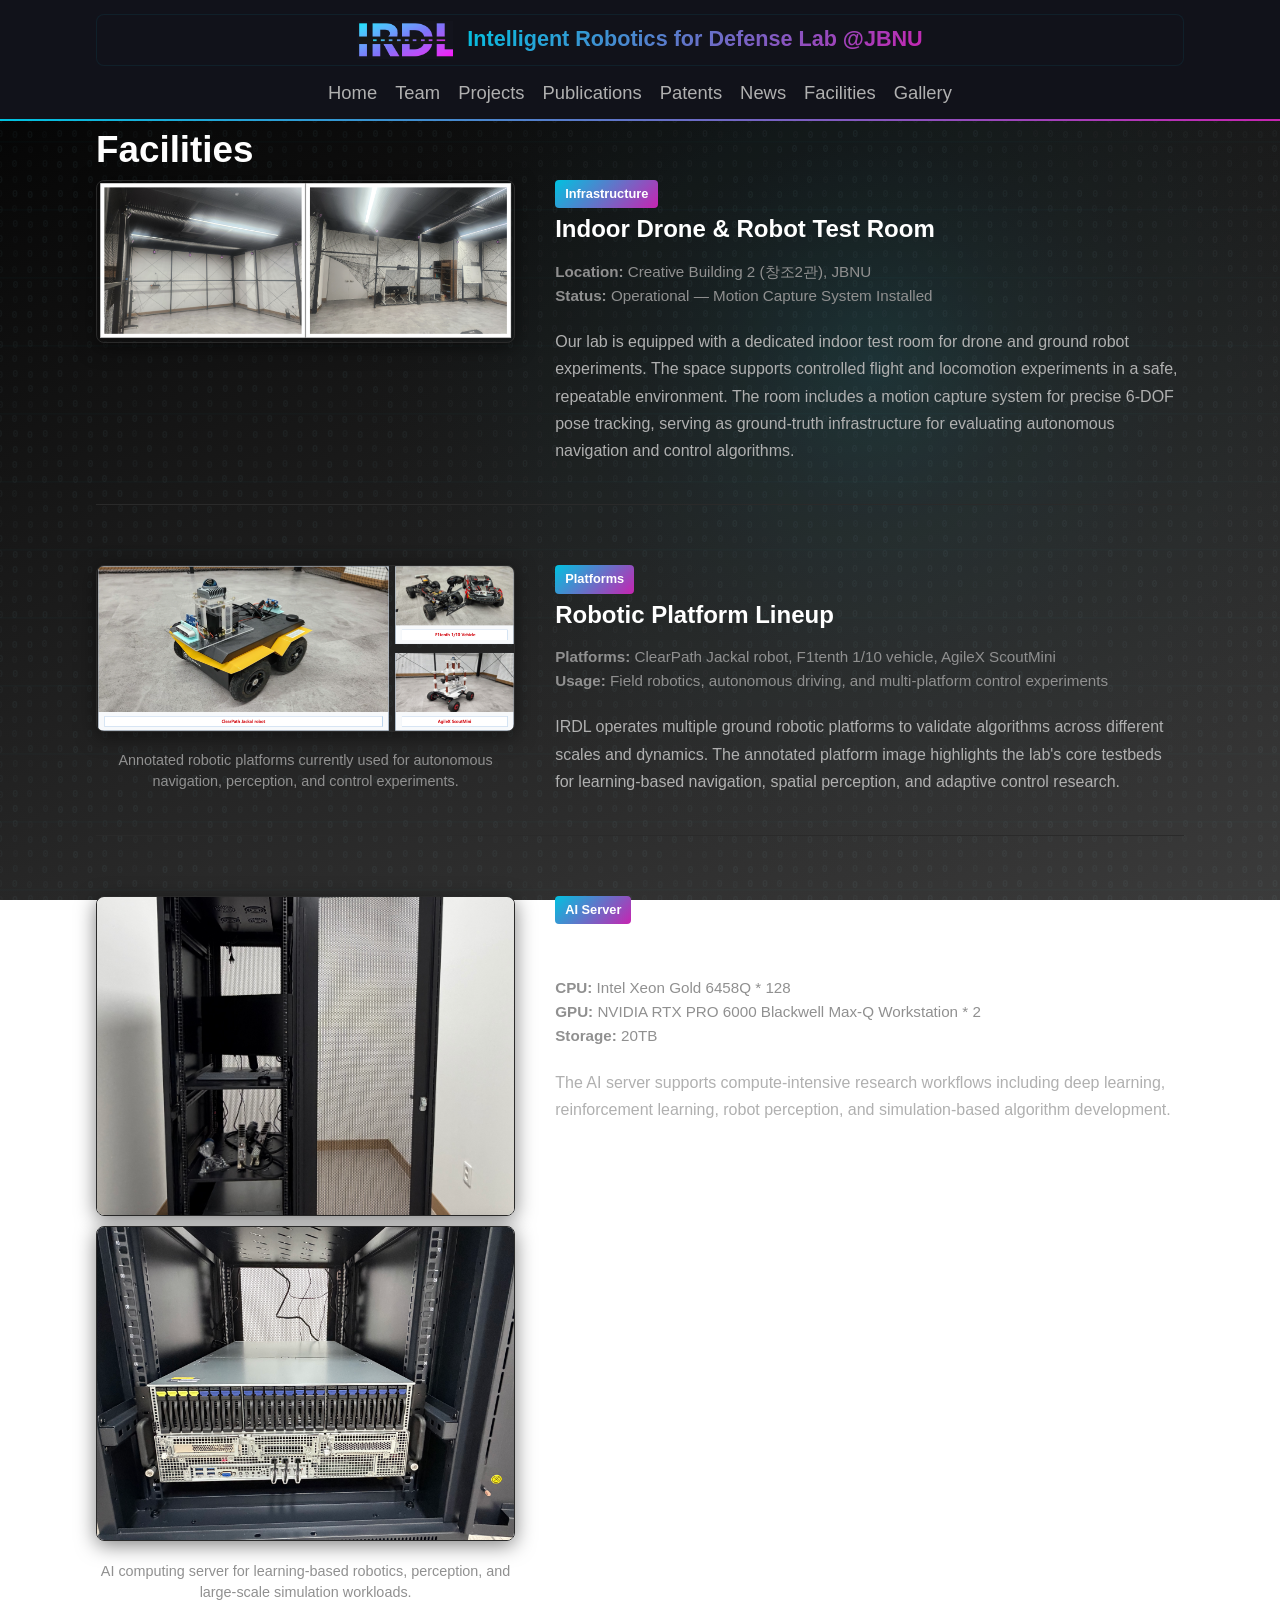
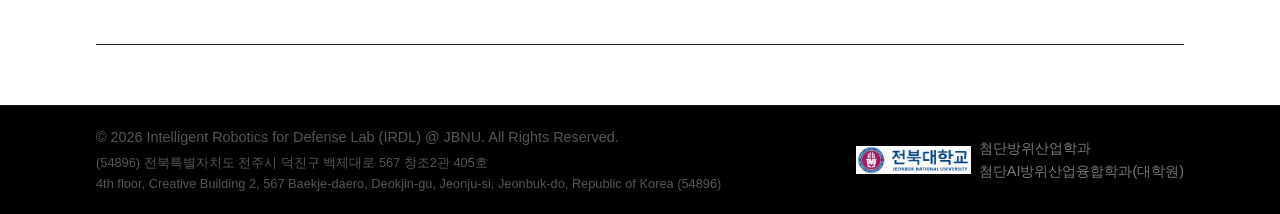
==== facilities.html @ b24b93e6 "." ====
<!DOCTYPE html>
<html lang="en">
<head>
    <meta charset="UTF-8">
    <meta name="viewport" content="width=device-width, initial-scale=1.0">
    <meta http-equiv="Content-Security-Policy" content="default-src 'self'; script-src 'self'; style-src 'self'; img-src 'self' data:; font-src 'self'; object-src 'none'; base-uri 'self'; form-action 'self'; upgrade-insecure-requests">
    <meta name="referrer" content="strict-origin-when-cross-origin">
    <title>Facilities - IRDL</title>
    <link rel="stylesheet" href="css/style.css?v=1">
</head>
<body>
    <header>
        <nav class="container">
            <a href="index.html" class="logo-area" title="Intelligent Robotics for Defense Lab @ JBNU" aria-label="Intelligent Robotics for Defense Lab at Jeonbuk National University">
                <img src="assets/images/main-logo.png" alt="IRDL Logo" class="logo-img">
                <span class="lab-name">Intelligent Robotics for Defense Lab @JBNU</span>
            </a>
            <ul class="nav-links">
                <li><a href="index.html">Home</a></li>
                <li><a href="team.html">Team</a></li>
                <li><a href="projects.html">Projects</a></li>
                <li><a href="publications.html">Publications</a></li>
                <li><a href="patents.html">Patents</a></li>
                <li><a href="news.html">News</a></li>
                <li><a href="facilities.html">Facilities</a></li>
                <li><a href="gallery.html">Gallery</a></li>
            </ul>
        </nav>
    </header>

    <main class="container lab-facilities">
        <h2 class="section-title">Facilities</h2>
        <div class="project-item">
            <div class="project-image">
                <img src="assets/images/infra/drone_test_room.png" alt="Drone & Robot Test Room">
            </div>
            <div class="project-info">
                <span class="project-tag">Infrastructure</span>
                <h3>Indoor Drone & Robot Test Room</h3>
                <p class="project-meta">
                    <strong>Location:</strong> Creative Building 2 (창조2관), JBNU<br>
                    <strong>Status:</strong> Operational — Motion Capture System Installed
                </p>
                <p class="project-desc">
                    Our lab is equipped with a dedicated indoor test room for drone and ground robot experiments.
                    The space supports controlled flight and locomotion experiments in a safe, repeatable environment.
                    The room includes a motion capture system for precise 6-DOF pose tracking,
                    serving as ground-truth infrastructure for evaluating autonomous navigation and control algorithms.
                </p>
            </div>
        </div>
        <div class="project-item">
            <figure class="project-image annotated-platforms">
                <img src="assets/images/infra/platforms.png" alt="Annotated robot platform lineup including ClearPath Jackal, F1tenth 1/10 vehicle, and AgileX ScoutMini">
                <figcaption>Annotated robotic platforms currently used for autonomous navigation, perception, and control experiments.</figcaption>
            </figure>
            <div class="project-info">
                <span class="project-tag">Platforms</span>
                <h3>Robotic Platform Lineup</h3>
                <p class="project-meta">
                    <strong>Platforms:</strong> ClearPath Jackal robot, F1tenth 1/10 vehicle, AgileX ScoutMini<br>
                    <strong>Usage:</strong> Field robotics, autonomous driving, and multi-platform control experiments
                </p>
                <p class="project-desc">
                    IRDL operates multiple ground robotic platforms to validate algorithms across different scales and dynamics.
                    The annotated platform image highlights the lab's core testbeds for learning-based navigation,
                    spatial perception, and adaptive control research.
                </p>
            </div>
        </div>
        <div class="project-item">
            <figure class="project-image ai-server-gallery">
                <img src="assets/images/infra/ai_server_1.jpeg" alt="IRDL AI computing server rack">
                <img src="assets/images/infra/ai_server_2.jpeg" alt="IRDL AI server system close-up">
                <figcaption>AI computing server for learning-based robotics, perception, and large-scale simulation workloads.</figcaption>
            </figure>
            <div class="project-info">
                <span class="project-tag">AI Server</span>
                <h3>AI Computing Server</h3>
                <p class="project-meta">
                    <strong>CPU:</strong> Intel Xeon Gold 6458Q * 128<br>
                    <strong>GPU:</strong> NVIDIA RTX PRO 6000 Blackwell Max-Q Workstation * 2<br>
                    <strong>Storage:</strong> 20TB
                </p>
                <p class="project-desc">
                    The AI server supports compute-intensive research workflows including deep learning,
                    reinforcement learning, robot perception, and simulation-based algorithm development.
                </p>
            </div>
        </div>
    </main>

    <footer class="footer">
        <div class="container footer-inner">
            <div class="footer-left">
                <p>&copy; 2026 Intelligent Robotics for Defense Lab (IRDL) @ JBNU. All Rights Reserved.</p>
                <p class="footer-address">
                    (54896) 전북특별자치도 전주시 덕진구 백제대로 567 창조2관 405호<br>
                    4th floor, Creative Building 2, 567 Baekje-daero, Deokjin-gu, Jeonju-si, Jeonbuk-do, Republic of Korea (54896)
                </p>
            </div>
            <div class="footer-right">
                <img src="assets/images/JBNU_main1.png" alt="JBNU Logo" class="footer-jbnu-logo">
                <div class="footer-links">
                    <a href="https://adti.jbnu.ac.kr/sites/adti/index.do" target="_blank" rel="noopener noreferrer">첨단방위산업학과</a>
                    <a href="https://adti.jbnu.ac.kr/sites/adti/index.do" target="_blank" rel="noopener noreferrer">첨단AI방위산업융합학과(대학원)</a>
                </div>
            </div>
        </div>
    </footer>

    <script src="js/main.js"></script>
</body>
</html>
---- css/style.css ----
/* ============================================================
   IRDL THEME - Dark Background + Cyan to Magenta Gradient
   Primary:   #00C2E0 (Cyan)
   Accent:    #C724B1 (Magenta)
   BG Dark:   #000000 → #3B3B3B gradient
   Card BG:   #1A1A1A
   ============================================================ */


/* 기본 초기화 */
* {
    margin: 0;
    padding: 0;
    box-sizing: border-box;
}

body {
    font-family: "Malgun Gothic", "Apple SD Gothic Neo", Arial, sans-serif;
    line-height: 1.6;
    color: #D0D0D0;
    background: linear-gradient(160deg, #000000 0%, #3B3B3B 100%);
    background-attachment: fixed;
    min-height: 100vh;
    position: relative;
    overflow-x: hidden;
}

body > * {
    position: relative;
    z-index: 1;
}

.digital-background {
    position: fixed;
    inset: 0;
    z-index: 0;
    width: 100%;
    height: 100%;
    pointer-events: none;
    opacity: 0.78;
    mix-blend-mode: screen;
}

.container {
    width: 85%;
    max-width: 1200px;
    margin: 0 auto;
}

/* 헤더 */
header {
    background: #11121A;
    border-bottom: 2px solid transparent;
    border-image: linear-gradient(90deg, #00C2E0, #C724B1) 1;
    padding: 0.85rem 0 0.75rem;
    position: sticky;
    top: 0;
    z-index: 100;
}

nav {
    display: flex;
    flex-direction: column;
    justify-content: center;
    align-items: center;
    gap: 12px;
}

.logo-area {
    display: flex;
    align-items: center;
    justify-content: center;
    text-decoration: none;
    gap: 14px;
    width: 100%;
    min-width: 0;
    padding: 6px 14px;
    border-radius: 8px;
    background: #11121A;
    border: 1px solid rgba(0, 194, 224, 0.08);
}

.logo-img {
    width: 96px;
    height: 38px;
    object-fit: cover;
    object-position: left center;
    border-radius: 0;
    background: #11121A;
    flex: 0 0 auto;
}

.lab-name {
    font-size: 1.35rem;
    font-weight: 700;
    letter-spacing: 0;
    background: linear-gradient(135deg, #00C2E0 0%, #C724B1 100%);
    -webkit-background-clip: text;
    -webkit-text-fill-color: transparent;
    background-clip: text;
    white-space: nowrap;
    overflow: hidden;
    text-overflow: ellipsis;
    max-width: 100%;
}

.home-page .logo-area {
    display: none;
}

.home-page .lab-name {
    display: none;
}

.nav-links {
    list-style: none;
    display: flex;
    justify-content: center;
    flex-wrap: wrap;
    gap: 18px;
}

.nav-links a {
    text-decoration: none;
    color: #B0B0B0;
    font-size: 1.15rem;
    font-weight: 500;
    transition: color 0.3s ease;
}

.nav-links a:hover {
    color: #00C2E0;
}

/* 히어로 섹션 */
.hero {
    background: linear-gradient(145deg, #000000 0%, #080D1A 100%);
    padding: 50px 0;
    text-align: center;
    color: #ffffff;
    margin-bottom: 30px;
    border-bottom: 1px solid #1A1A1A;
    position: relative;
    overflow: hidden;
    isolation: isolate;
}

.hero::after {
    content: "";
    position: absolute;
    inset: 0;
    z-index: 1;
    pointer-events: none;
    background:
        linear-gradient(180deg, rgba(0, 0, 0, 0.18), rgba(8, 13, 26, 0.72)),
        radial-gradient(ellipse at center, rgba(0, 0, 0, 0.08), rgba(0, 0, 0, 0.48));
}

.hero .container {
    position: relative;
    z-index: 2;
}

.ai-flow-background {
    position: absolute;
    inset: 0;
    z-index: 0;
    width: 100%;
    height: 100%;
    pointer-events: none;
    opacity: 0.92;
}

.hero h1 {
    font-size: 3.2rem;
    font-weight: 700;
    margin-bottom: 10px;
    background: linear-gradient(135deg, #00C2E0 0%, #C724B1 100%);
    -webkit-background-clip: text;
    -webkit-text-fill-color: transparent;
    background-clip: text;
}

.univ-tag {
    font-size: 1.2rem;
    font-weight: 400;
    color: #888;
    letter-spacing: 1px;
}

.description-container {
    margin: 0 auto;
    padding: 35px 25px 0;
    border-top: 1px solid rgba(0, 194, 224, 0.25);
}

.hero-description {
    font-size: 1.4rem;
    line-height: 1.9;
    color: #AABBC8;
    font-weight: 300;
    text-align: left;
    text-align-last: left;
    word-break: keep-all;
}

.hero-description strong {
    color: #00E0FF;
    font-weight: 500;
}

.hero-description strong:hover {
    color: #ffffff;
}

/* 뉴스 섹션 */
.news {
    padding: 50px 0;
}

.news h2 {
    border-bottom: 2px solid #00C2E0;
    display: inline-block;
    margin-bottom: 20px;
    color: #ffffff;
}

.news ul {
    list-style: none;
}

.news li {
    font-size: 1.2rem;
    margin-bottom: 10px;
    padding-bottom: 10px;
    border-bottom: 1px dashed #333;
    color: #C0C0C0;
}

/* 연구 요약 */
.research-summary p {
    margin-bottom: 30px;
    font-size: 1.2rem;
    line-height: 1.6;
    color: #B0B0B0;
    font-weight: 400;
    word-break: keep-all;
}

.research-pillars h2 {
    border-bottom: 2px solid #00C2E0;
    display: inline-block;
    margin-bottom: 20px;
    color: #ffffff;
}

.research-pillars {
    padding: 0px 0;
    margin-bottom: -20px;
}

.research-summary strong {
    color: #00C2E0;
    font-weight: 700;
}

/* Pillar Cards */
.pillar-grid {
    display: grid;
    grid-template-columns: repeat(auto-fill, minmax(300px, 1fr));
    gap: 30px;
}

.pillar-card {
    text-align: left;
    background: #1A1A1A;
    padding: 40px 30px;
    border-radius: 12px;
    border: 1px solid #2A2A2A;
    box-shadow: 0 4px 20px rgba(0,0,0,0.4);
    transition: transform 0.3s ease, border-color 0.3s ease;
}

.pillar-card:hover {
    transform: translateY(-10px);
    border-color: #00C2E0;
    box-shadow: 0 8px 30px rgba(0, 194, 224, 0.15);
}

.pillar-card h3 {
    font-size: 1.5rem;
    margin-bottom: 20px;
    border-bottom: 2px solid #2A2A2A;
    padding-bottom: 10px;
    background: linear-gradient(135deg, #00C2E0 0%, #C724B1 100%);
    -webkit-background-clip: text;
    -webkit-text-fill-color: transparent;
    background-clip: text;
}

.sub-pillar {
    margin-bottom: 20px;
}

.ai-security-card {
    text-align: left;
}

.pillar-image {
    width: 100%;
    height: 250px;
    overflow: hidden;
    border-bottom: 1px solid #2A2A2A;
    display: flex;
    align-items: center;
    justify-content: center;
    background-color: #141414;
}

.pillar-image img {
    width: 100%;
    height: 100%;
    object-fit: contain;
}

.video-pair {
    gap: 4px;
}

.video-pair video {
    width: 50%;
    height: 100%;
    object-fit: cover;
}

/* Full-width research cards */
.pillar-card-wide {
    margin-top: 30px;
}

.pillar-card-wide h3 {
    margin-bottom: 20px;
    padding-bottom: 10px;
    border-bottom: 2px solid #2A2A2A;
}

.pillar-wide-inner {
    display: flex;
    gap: 40px;
    align-items: flex-start;
}

.pillar-wide-image {
    flex: 0 0 420px;
}

.pillar-wide-image img {
    width: 100%;
    height: 100%;
    max-height: 460px;
    object-fit: cover;
    border-radius: 8px;
    background: #111;
}

.video-stack {
    display: flex;
    flex-direction: column;
    gap: 8px;
    flex: 0 0 360px;
    width: 360px;
    max-width: 360px;
    overflow: hidden;
}

.video-stack video {
    display: block;
    width: 360px;
    height: 200px;
    object-fit: cover;
    border-radius: 8px;
    background: #111;
    flex-shrink: 0;
}

.pillar-wide-content {
    flex: 1;
}

@media (max-width: 768px) {
    .pillar-wide-inner {
        flex-direction: column;
    }
    .pillar-wide-image,
    .video-stack {
        flex: none;
        width: 100%;
    }
}

.sub-pillar h4 {
    color: #00C2E0;
    font-size: 1.2rem;
    margin: 15px 0 8px 0;
    border-left: 3px solid #00C2E0;
    padding-left: 10px;
}

.detail-list {
    list-style: none;
    padding-left: 15px;
}

.detail-list li {
    font-size: 1.2rem;
    color: #A0A0A0;
    position: relative;
    margin-bottom: 5px;
}

.detail-list li::before {
    content: "•";
    color: #00C2E0;
    font-weight: bold;
    display: inline-block;
    width: 1em;
    margin-left: -1em;
}

/* News List */
.news-list {
    list-style: none;
    padding: 0;
}

.news-list li {
    padding: 12px 0;
    border-bottom: 1px solid #2A2A2A;
    color: #C0C0C0;
}

.news-list li a {
    color: #00C2E0;
    text-decoration: none;
}

.news-list li a:hover {
    color: #C724B1;
    text-decoration: underline;
}

.news-list .date {
    font-weight: 700;
    color: #00C2E0;
    margin-right: 15px;
}

/* ============================================================
   TEAM PAGE STYLES
   ============================================================ */

.section-title {
    font-size: 2.3em;
    font-weight: bold;
    color: #FFFFFF;
}

.pi-card {
    background: #1A1A1A;
    padding: 40px;
    border: 1px solid #2A2A2A;
    border-radius: 12px;
    margin-top: 20px;
    box-shadow: 0 4px 20px rgba(0,0,0,0.4);
}

.pi-header {
    display: flex;
    gap: 40px;
    align-items: flex-start;
    padding-bottom: 30px;
    margin-bottom: 0px;
}

.pi-details {
    display: flex;
    gap: 40px;
    flex-wrap: wrap;
    margin-top: 20px;
    padding-top: 20px;
    border-top: 1px solid #2A2A2A;
}

.pi-details .detail-column {
    flex: 1;
    min-width: 280px;
}

.pi-details h4 {
    color: #00C2E0;
    margin-bottom: 15px;
    font-size: 1.2rem;
    border-left: 4px solid #00C2E0;
    padding-left: 10px;
}

.pi-image img {
    width: 300px;
    height: auto;
    border-radius: 8px;
    box-shadow: 0 4px 15px rgba(0,0,0,0.5);
}

.pi-info {
    flex: 1;
}

.pi-info h3 {
    font-size: 1.8rem;
    color: #FFFFFF;
    margin-bottom: 5px;
}

.pi-info h4 {
    color: #00C2E0;
    margin-bottom: 15px;
    font-size: 1.2rem;
    border-left: 4px solid #00C2E0;
    padding-left: 10px;
}

.pi-title {
    font-size: 1.3em;
    font-weight: bold;
    color: #E0E0E0;
}

.pi-dept {
    color: #A0A0A0;
    font-weight: 500;
    margin-bottom: 6px;
}

.pi-email {
    color: #D0D0D0;
    font-weight: bold;
}

.pi-phone {
    color: #D0D0D0;
    font-weight: bold;
    margin-bottom: 15px;
}

.education-list {
    list-style: none;
    padding-left: 0;
}

.education-list li {
    position: relative;
    padding-left: 15px;
    margin-bottom: 10px;
    font-size: 1rem;
    color: #B0B0B0;
}

.education-list li strong {
    color: #E0E0E0;
}

.education-list li::before {
    content: "•";
    position: absolute;
    left: 0;
    color: #00C2E0;
}

.service-society {
    font-size: 0.85rem;
    color: #00C2E0;
    font-weight: 600;
    margin: 10px 0 6px;
    letter-spacing: 0.02em;
}

.divider {
    margin: 50px 0;
    border: 0;
    border-top: 1px solid #2A2A2A;
}

/* Join Us */
.join-us {
    text-align: center;
}

.join-box {
    background: #1A1A1A;
    padding: 20px 20px;
    border-radius: 15px;
    border: 1px dashed #00C2E0;
    margin: 0 auto;
    margin-bottom: 25px;
}

.join-box h2 {
    margin-bottom: 20px;
    color: #00C2E0;
    border-bottom: none;
}

.join-text {
    font-size: 1.2rem;
    color: #B0B0B0;
    margin-bottom: 15px;
    word-break: keep-all;
}

.contact-info {
    font-size: 1.1rem;
    color: #909090;
}

.email-link {
    color: #00C2E0;
    font-weight: 700;
    text-decoration: underline;
    transition: color 0.3s;
}

.email-link:hover {
    color: #C724B1;
}

/* ============================================================
   STUDENTS SECTION
   ============================================================ */

.degree-title {
    font-size: 1.4rem;
    color: #00C2E0;
    border-left: 4px solid #00C2E0;
    padding-left: 12px;
    margin: 40px 0 20px 0;
    font-weight: 700;
}

.student-grid {
    display: grid;
    grid-template-columns: repeat(auto-fill, minmax(200px, 1fr));
    gap: 20px;
    margin-bottom: 20px;
}

.student-item {
    text-align: center;
    background: #1A1A1A;
    padding: 20px;
    border-radius: 10px;
    border: 1px solid #2A2A2A;
    transition: transform 0.3s ease, border-color 0.3s ease;
}

.student-item:hover {
    transform: translateY(-5px);
    border-color: #00C2E0;
}

.student-item img {
    width: 150px;
    height: 150px;
    border-radius: 50%;
    object-fit: cover;
    border: 3px solid #00C2E0;
    margin-bottom: 15px;
}

.student-avatar-placeholder {
    width: 150px;
    height: 150px;
    border-radius: 50%;
    border: 3px solid #00C2E0;
    margin: 0 auto 15px;
    background: #1E3A4A;
    display: flex;
    align-items: center;
    justify-content: center;
    font-size: 2rem;
    font-weight: 700;
    color: #00C2E0;
    letter-spacing: 2px;
}

.student-info .name {
    font-size: 1.1rem;
    font-weight: 700;
    color: #E0E0E0;
    margin-bottom: 5px;
}

.interest {
    font-size: 0.85rem;
    color: #909090;
    margin-bottom: 3px;
    word-break: keep-all;
}

.email {
    font-size: 0.8rem;
    color: #00C2E0;
    text-decoration: none;
}

.professor-title {
    font-size: 2rem;
    margin-top: 20px;
    color: #FFFFFF;
}

/* ============================================================
   PUBLICATIONS SECTION
   ============================================================ */

.pub-list {
    margin-bottom: 40px;
}

.pub-item {
    padding: 20px 0;
    border-bottom: 1px solid #2A2A2A;
    transition: background 0.2s;
}

.pub-item:hover {
    background-color: #1E1E1E;
}

.pub-title {
    font-size: 1.15rem;
    font-weight: 700;
    color: #FFFFFF;
    margin-bottom: 5px;
}

.pub-authors {
    font-size: 1rem;
    color: #A0A0A0;
}

.pub-authors strong {
    color: #00C2E0;
    border-bottom: 2px solid #00C2E0;
}

.pub-venue {
    font-style: italic;
    color: #787878;
    margin-top: 5px;
}

.pub-if {
    font-style: normal;
    font-weight: 700;
    color: #C724B1;
}

.pub-btn {
    display: inline-block;
    margin-top: 10px;
    padding: 5px 12px;
    background: linear-gradient(135deg, #00C2E0, #C724B1);
    color: #fff;
    text-decoration: none;
    font-size: 0.85rem;
    border-radius: 4px;
}

.pub-btn:hover {
    opacity: 0.85;
}

.pub-desc {
    margin-top: 8px;
    font-size: 0.9rem;
    color: #888;
    line-height: 1.5;
}

.scholar-link {
    margin: 20px 0 30px 0;
    padding: 15px;
    background-color: #1A1A1A;
    border-radius: 8px;
    font-size: 1rem;
    color: #B0B0B0;
}

.scholar-link a {
    color: #00C2E0;
    font-weight: 700;
    text-decoration: underline;
}

/* ============================================================
   GALLERY PAGE
   ============================================================ */

.gallery-grid {
    display: grid;
    grid-template-columns: repeat(auto-fill, minmax(280px, 1fr));
    gap: 20px;
    margin-bottom: 40px;
}

.gallery-item {
    background: #1A1A1A;
    border: 1px solid #2A2A2A;
    border-radius: 8px;
    overflow: hidden;
    transition: transform 0.3s ease, border-color 0.3s ease;
}

.gallery-item:hover {
    transform: scale(1.02);
    border-color: #00C2E0;
    box-shadow: 0 5px 20px rgba(0, 194, 224, 0.15);
}

.gallery-item img {
    width: 100%;
    height: 200px;
    object-fit: cover;
    display: block;
}

.gallery-item--portrait img {
    height: auto;
    object-fit: unset;
}

.gallery-caption {
    padding: 12px;
    font-size: 0.9rem;
    text-align: center;
    color: #A0A0A0;
    font-weight: 500;
}

.event-date-header {
    margin: 30px 0 15px 0;
    padding-bottom: 10px;
    border-bottom: 2px solid #2A2A2A;
}

.event-date-header h4 {
    color: #00C2E0;
    font-size: 1.2rem;
    margin-bottom: 5px;
}

.event-date-header p {
    color: #787878;
    font-size: 0.95rem;
}

/* ============================================================
   PROJECTS PAGE
   ============================================================ */

.project-item {
    display: flex;
    gap: 40px;
    margin-bottom: 60px;
    align-items: flex-start;
    padding-bottom: 40px;
    border-bottom: 1px solid #2A2A2A;
}

.project-image {
    flex: 1;
    max-width: 450px;
}

.project-image img {
    width: 100%;
    height: auto;
    border-radius: 8px;
    box-shadow: 0 4px 20px rgba(0,0,0,0.5);
    border: 1px solid #2A2A2A;
}

.project-image figcaption {
    margin-top: 10px;
    color: #909090;
    font-size: 0.9rem;
    line-height: 1.5;
    text-align: center;
    word-break: keep-all;
}

.annotated-platforms {
    margin: 0;
}

.ai-server-gallery {
    display: grid;
    gap: 10px;
    margin: 0;
}

.ai-server-gallery img {
    max-height: 320px;
    object-fit: cover;
}

.project-info {
    flex: 1.5;
}

.project-tag {
    display: inline-block;
    padding: 4px 10px;
    background: linear-gradient(135deg, #00C2E0, #C724B1);
    color: #fff;
    font-size: 0.8rem;
    font-weight: 700;
    border-radius: 4px;
    margin-bottom: 5px;
}

.project-info h3 {
    font-size: 1.5rem;
    color: #FFFFFF;
    margin-bottom: 15px;
    line-height: 1.3;
}

.project-meta {
    font-size: 0.95rem;
    color: #909090;
    margin-bottom: 20px;
    line-height: 1.6;
}

.project-desc {
    font-size: 1rem;
    color: #B0B0B0;
    line-height: 1.7;
    word-break: keep-all;
}

.upcoming-intro {
    font-size: 1.1rem;
    color: #909090;
    line-height: 1.7;
}

/* Footer */
.footer {
    background: #000000;
    color: #555;
    padding: 20px 0;
    margin-top: 60px;
    font-size: 0.9rem;
    border-top: 1px solid #1A1A1A;
}

.footer-inner {
    display: flex;
    justify-content: space-between;
    align-items: center;
    gap: 20px;
}

.footer-left p {
    color: #555;
}

.footer-address {
    margin-top: 4px;
    font-size: 0.8rem;
    color: #444;
    line-height: 1.6;
}

.footer-right {
    display: flex;
    align-items: center;
    gap: 8px;
}

.footer-links {
    display: flex;
    flex-direction: column;
    gap: 3px;
}

.footer-links a {
    text-decoration: none;
    color: #777;
    transition: color 0.3s;
    line-height: 1.35;
}

.footer-links a:hover {
    color: #00C2E0;
}

.footer-jbnu-logo {
    height: 28px;
    width: auto;
}

@media (max-width: 768px) {
    .footer-inner {
        flex-direction: column;
        text-align: center;
    }
}

/* ============================================================
   RESPONSIVE STYLES
   ============================================================ */

@media (max-width: 768px) {
    .project-item {
        flex-direction: column;
    }
    .project-image {
        max-width: 100%;
    }

    nav {
        flex-direction: column;
        align-items: center;
        gap: 20px;
    }

    .nav-links {
        display: grid;
        grid-template-columns: repeat(3, 1fr);
        width: 100%;
        gap: 10px;
        padding: 0;
        list-style: none;
    }

    .nav-links li {
        margin: 0;
        text-align: center;
    }

    .nav-links a {
        display: block;
        padding: 10px 0;
        background: #1A1A1A;
        border-radius: 5px;
        font-size: 0.9rem;
        width: 100%;
    }

    .logo-img {
        display: block;
        width: 72px;
        height: 30px;
    }

    .lab-name {
        display: block;
        text-align: center;
        line-height: 1.25;
        font-size: 0.96rem;
        white-space: normal;
        overflow: visible;
    }

    .pi-card {
        flex-direction: column;
        align-items: center;
        text-align: center;
        padding: 20px;
    }

    .pi-header {
        flex-direction: column;
        align-items: center;
        text-align: center;
    }

    .pi-image img {
        width: 200px !important;
        height: auto;
        margin-bottom: 20px;
    }

    .pi-details {
        flex-direction: column;
    }

    .hero h1 {
        font-size: 2rem;
    }

    .hero-description {
        text-align: left !important;
        text-align-last: left !important;
        font-size: 1.1rem;
        line-height: 1.6;
        word-break: keep-all;
    }

    .description-container {
        padding: 20px 15px;
    }

    .pi-info h3 {
        font-size: 1.5rem;
    }

    .student-grid {
        grid-template-columns: repeat(auto-fill, minmax(160px, 1fr));
        gap: 15px;
    }

    .student-item img {
        width: 120px;
        height: 120px;
    }

    .section-title {
        font-size: 2rem;
    }

    .pub-item {
        padding: 15px 0;
    }

    .pub-title {
        font-size: 1rem;
    }
}
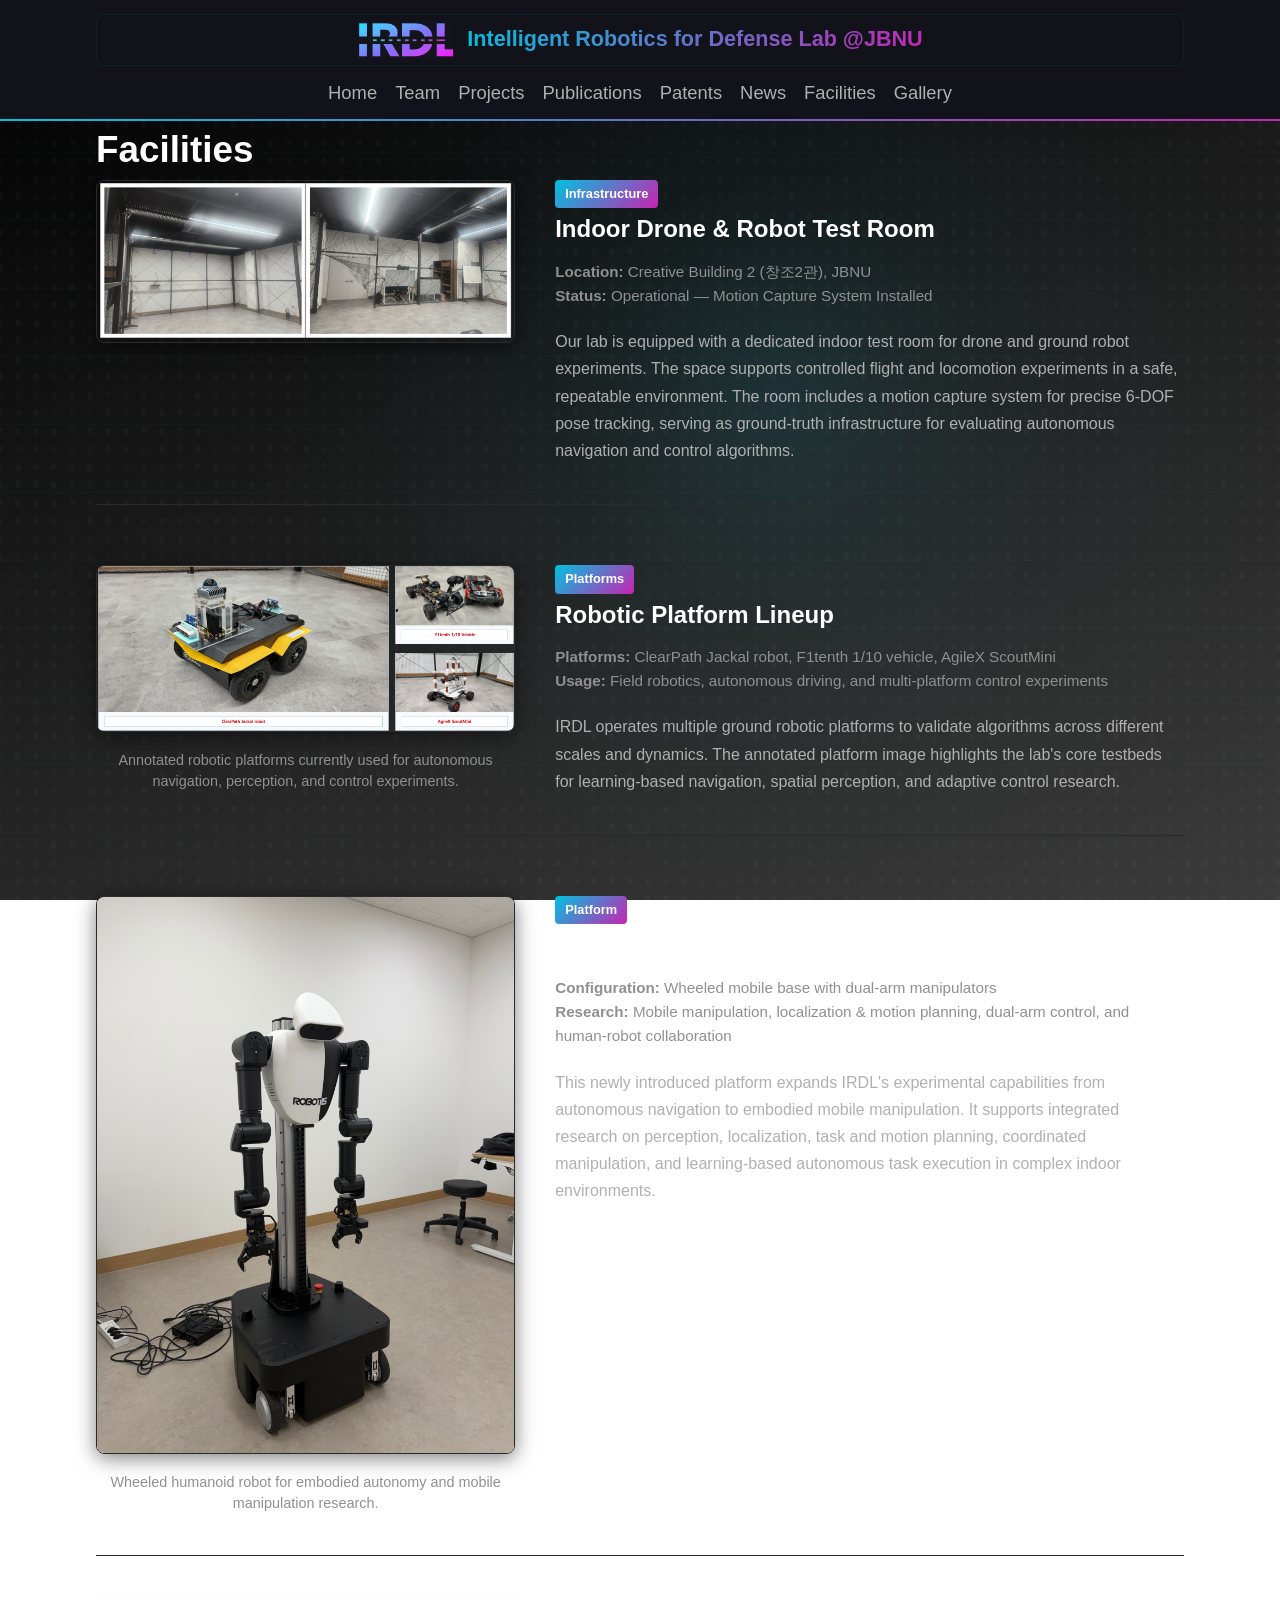
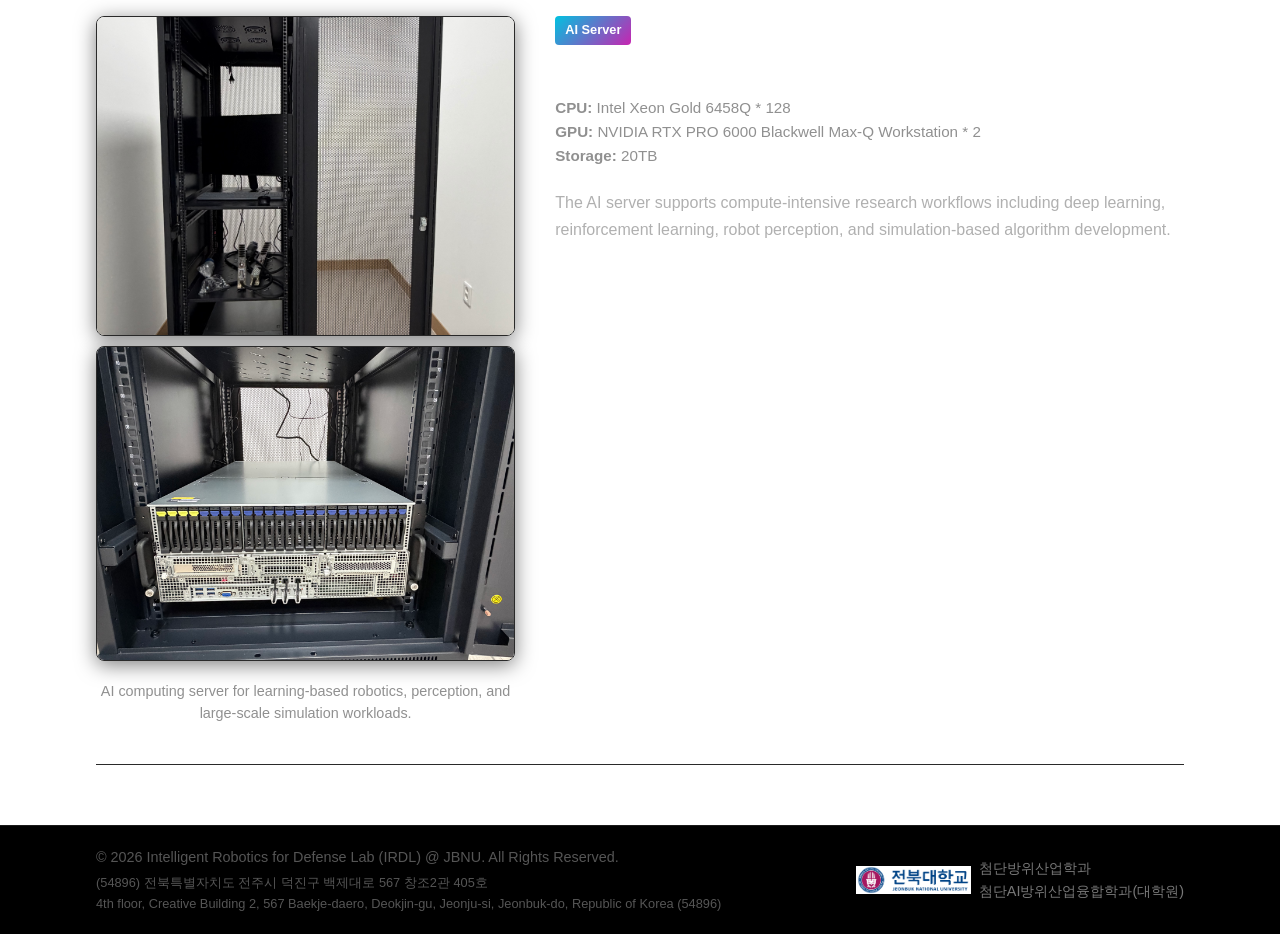
==== commit b0ee21de: "new member & facilities" ====
--- a/facilities.html
+++ b/facilities.html
@@ -69,6 +69,26 @@
             </div>
         </div>
         <div class="project-item">
+            <figure class="project-image annotated-platforms">
+                <img src="assets/images/infra/humanoid_robot.jpeg" alt="IRDL wheeled humanoid robot with dual-arm manipulators">
+                <figcaption>Wheeled humanoid robot for embodied autonomy and mobile manipulation research.</figcaption>
+            </figure>
+            <div class="project-info">
+                <span class="project-tag">Platform</span>
+                <h3>Wheeled Humanoid Robot</h3>
+                <p class="project-meta">
+                    <strong>Configuration:</strong> Wheeled mobile base with dual-arm manipulators<br>
+                    <strong>Research:</strong> Mobile manipulation, localization &amp; motion planning, dual-arm control, and human-robot collaboration
+                </p>
+                <p class="project-desc">
+                    This newly introduced platform expands IRDL's experimental capabilities from autonomous navigation
+                    to embodied mobile manipulation. It supports integrated research on perception, localization,
+                    task and motion planning, coordinated manipulation, and learning-based autonomous task execution
+                    in complex indoor environments.
+                </p>
+            </div>
+        </div>
+        <div class="project-item">
             <figure class="project-image ai-server-gallery">
                 <img src="assets/images/infra/ai_server_1.jpeg" alt="IRDL AI computing server rack">
                 <img src="assets/images/infra/ai_server_2.jpeg" alt="IRDL AI server system close-up">
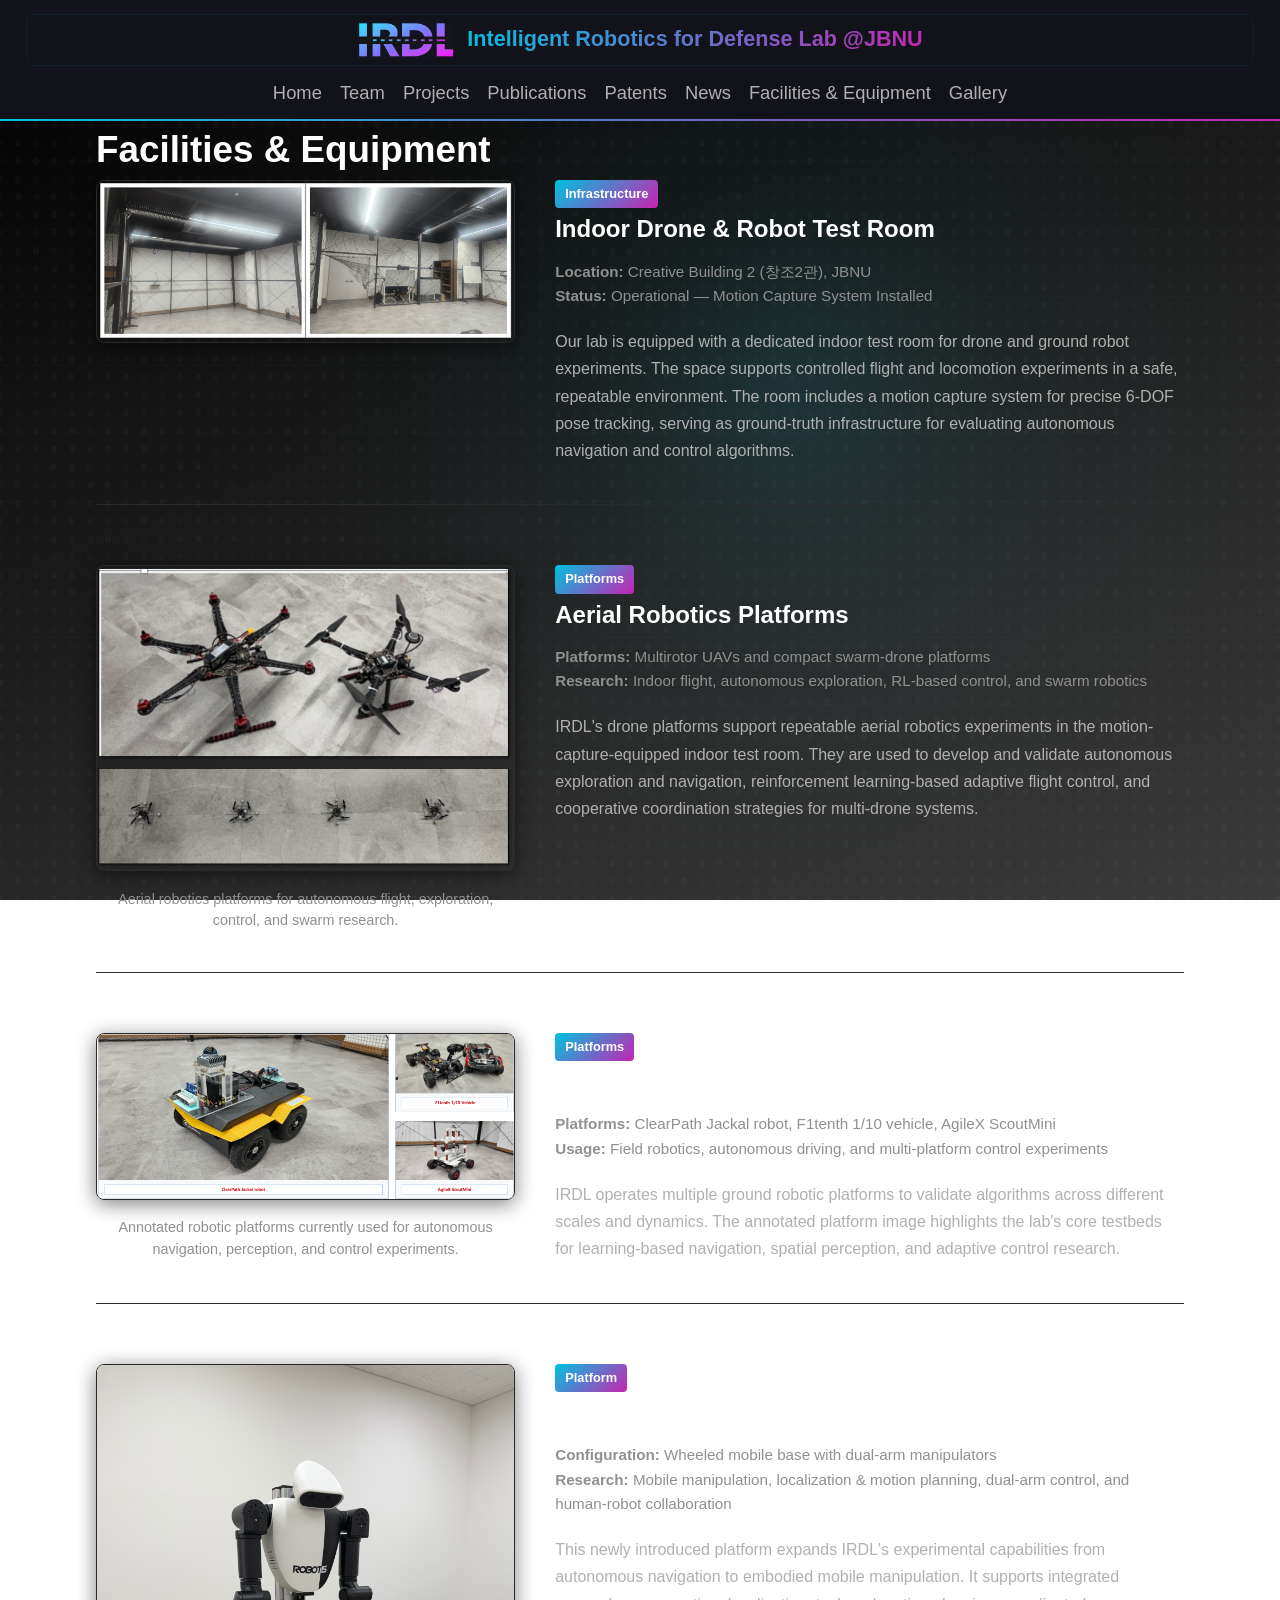
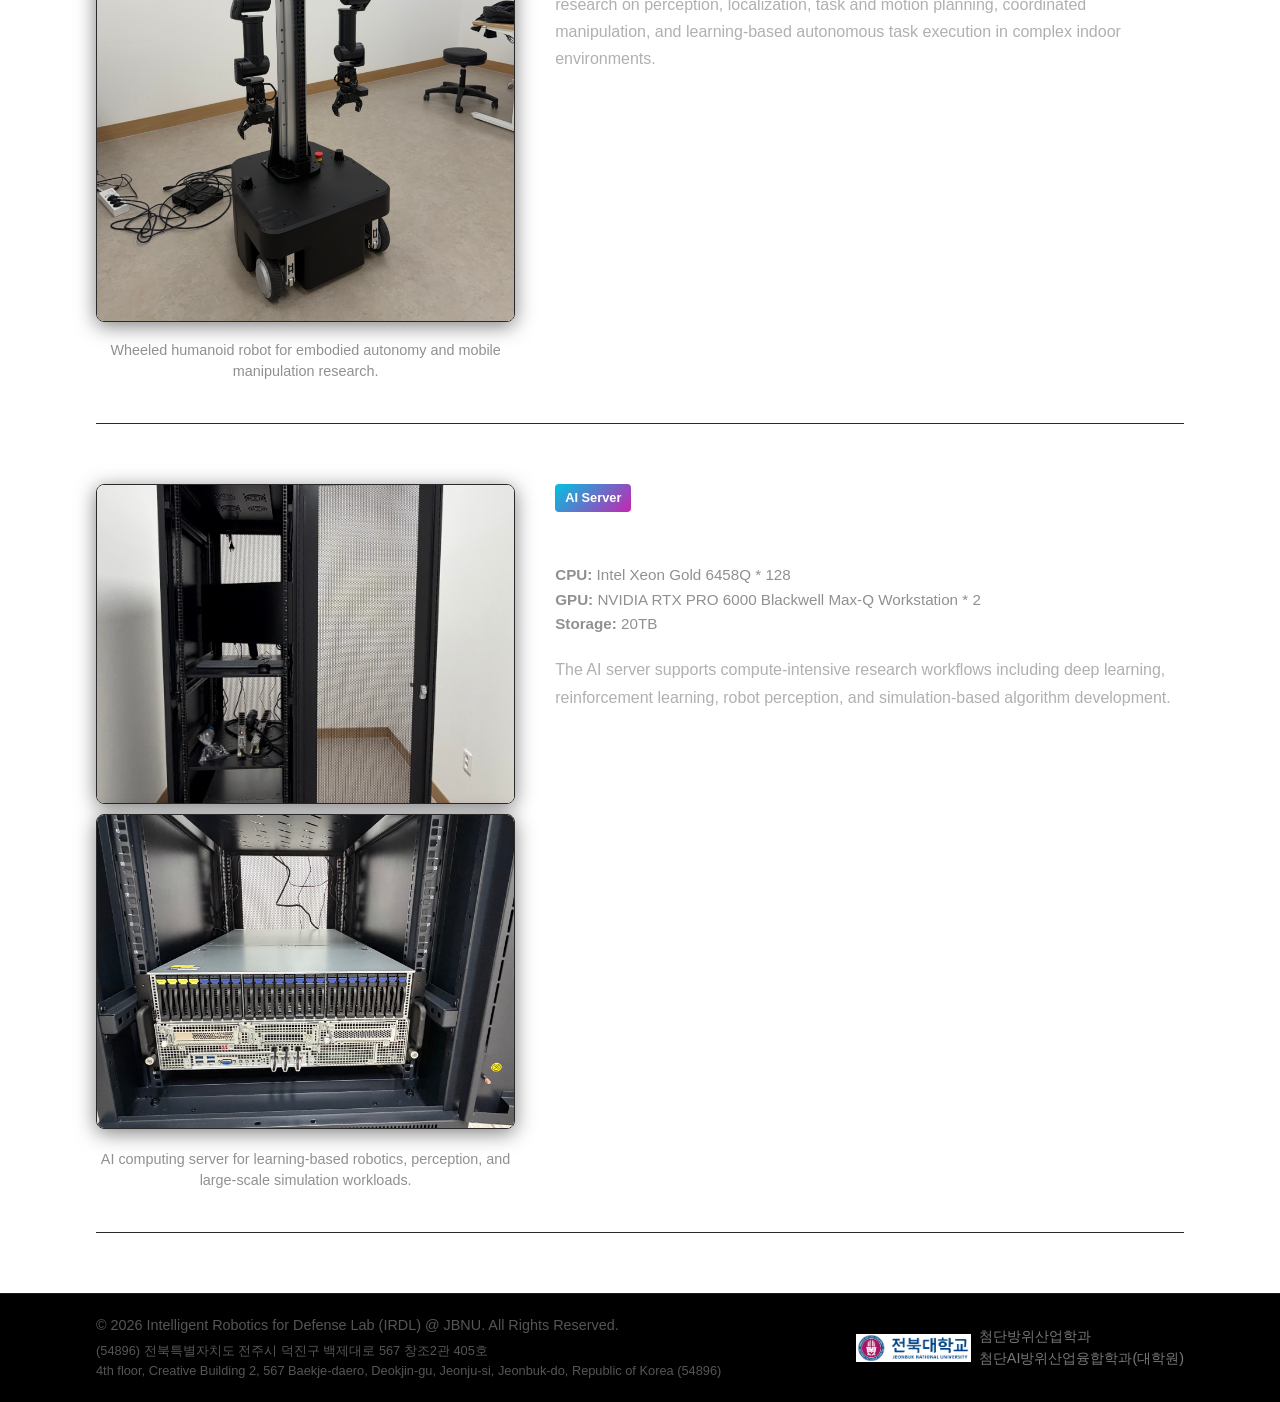
==== commit 08bc8c15: "update" ====
--- a/facilities.html
+++ b/facilities.html
@@ -5,7 +5,7 @@
     <meta name="viewport" content="width=device-width, initial-scale=1.0">
     <meta http-equiv="Content-Security-Policy" content="default-src 'self'; script-src 'self'; style-src 'self'; img-src 'self' data:; font-src 'self'; object-src 'none'; base-uri 'self'; form-action 'self'; upgrade-insecure-requests">
     <meta name="referrer" content="strict-origin-when-cross-origin">
-    <title>Facilities - IRDL</title>
+    <title>Facilities &amp; Equipment - IRDL</title>
     <link rel="stylesheet" href="css/style.css?v=1">
 </head>
 <body>
@@ -22,14 +22,14 @@
                 <li><a href="publications.html">Publications</a></li>
                 <li><a href="patents.html">Patents</a></li>
                 <li><a href="news.html">News</a></li>
-                <li><a href="facilities.html">Facilities</a></li>
+                <li><a href="facilities.html">Facilities &amp; Equipment</a></li>
                 <li><a href="gallery.html">Gallery</a></li>
             </ul>
         </nav>
     </header>
 
     <main class="container lab-facilities">
-        <h2 class="section-title">Facilities</h2>
+        <h2 class="section-title">Facilities &amp; Equipment</h2>
         <div class="project-item">
             <div class="project-image">
                 <img src="assets/images/infra/drone_test_room.png" alt="Drone & Robot Test Room">
@@ -46,6 +46,26 @@
                     The space supports controlled flight and locomotion experiments in a safe, repeatable environment.
                     The room includes a motion capture system for precise 6-DOF pose tracking,
                     serving as ground-truth infrastructure for evaluating autonomous navigation and control algorithms.
+                </p>
+            </div>
+        </div>
+        <div class="project-item">
+            <figure class="project-image annotated-platforms">
+                <img src="assets/images/infra/drones.png" alt="IRDL multirotor drones and small swarm-drone platforms">
+                <figcaption>Aerial robotics platforms for autonomous flight, exploration, control, and swarm research.</figcaption>
+            </figure>
+            <div class="project-info">
+                <span class="project-tag">Platforms</span>
+                <h3>Aerial Robotics Platforms</h3>
+                <p class="project-meta">
+                    <strong>Platforms:</strong> Multirotor UAVs and compact swarm-drone platforms<br>
+                    <strong>Research:</strong> Indoor flight, autonomous exploration, RL-based control, and swarm robotics
+                </p>
+                <p class="project-desc">
+                    IRDL's drone platforms support repeatable aerial robotics experiments in the motion-capture-equipped
+                    indoor test room. They are used to develop and validate autonomous exploration and navigation,
+                    reinforcement learning-based adaptive flight control, and cooperative coordination strategies
+                    for multi-drone systems.
                 </p>
             </div>
         </div>
--- a/css/style.css
+++ b/css/style.css
@@ -64,6 +64,11 @@
     justify-content: center;
     align-items: center;
     gap: 12px;
+}
+
+header nav.container {
+    width: 96%;
+    max-width: 1500px;
 }
 
 .logo-area {
@@ -890,6 +895,35 @@
     border: 1px solid #2A2A2A;
 }
 
+.project-text-banner {
+    min-height: 260px;
+    padding: 32px;
+    display: flex;
+    flex-direction: column;
+    align-items: center;
+    justify-content: center;
+    gap: 8px;
+    box-sizing: border-box;
+    border: 1px solid #2A2A2A;
+    border-radius: 8px;
+    background: #11121A;
+    box-shadow: inset 0 3px #00C2E0, inset 0 -3px #C724B1, 0 4px 20px rgba(0,0,0,0.5);
+    text-align: center;
+}
+
+.project-text-banner .iso-code {
+    color: #FFFFFF;
+    font-size: 2rem;
+    font-weight: 700;
+    line-height: 1.2;
+}
+
+.project-text-banner strong {
+    color: #00C2E0;
+    font-size: 1.35rem;
+    line-height: 1.3;
+}
+
 .project-image figcaption {
     margin-top: 10px;
     color: #909090;
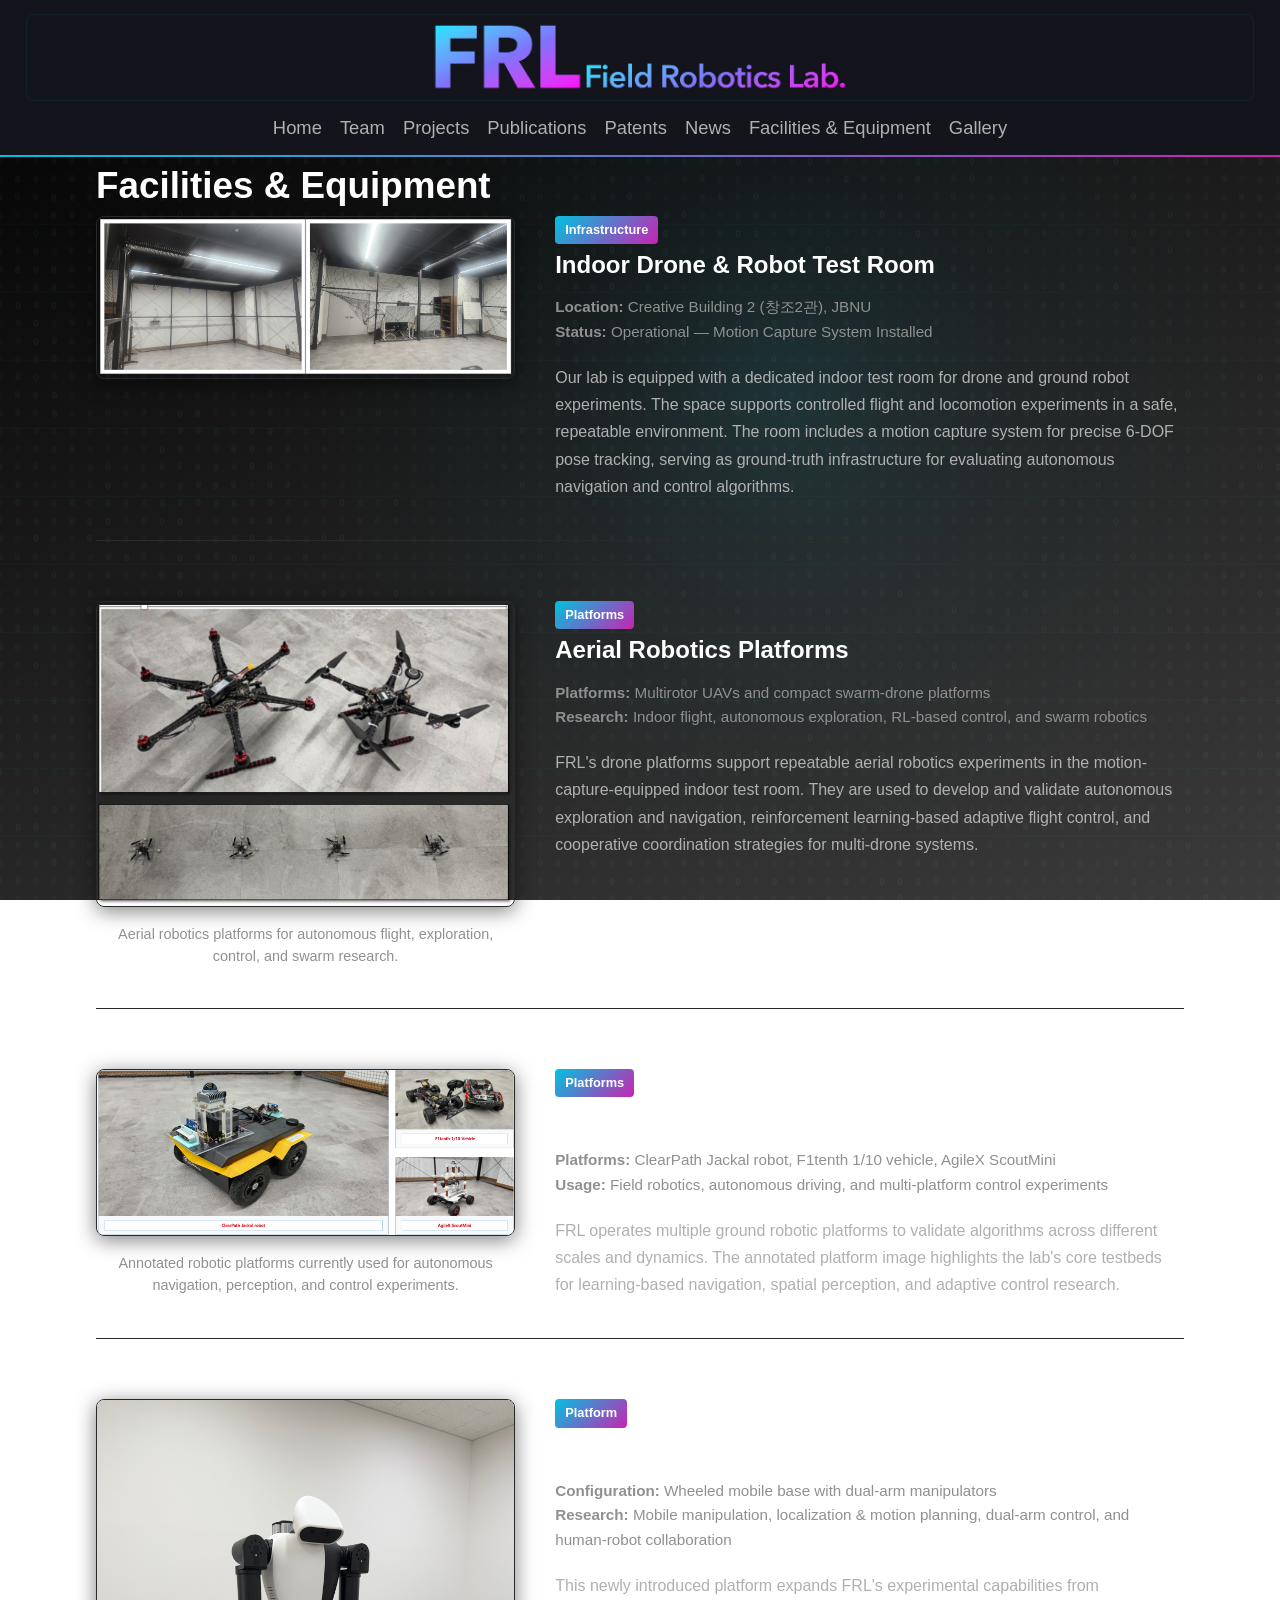
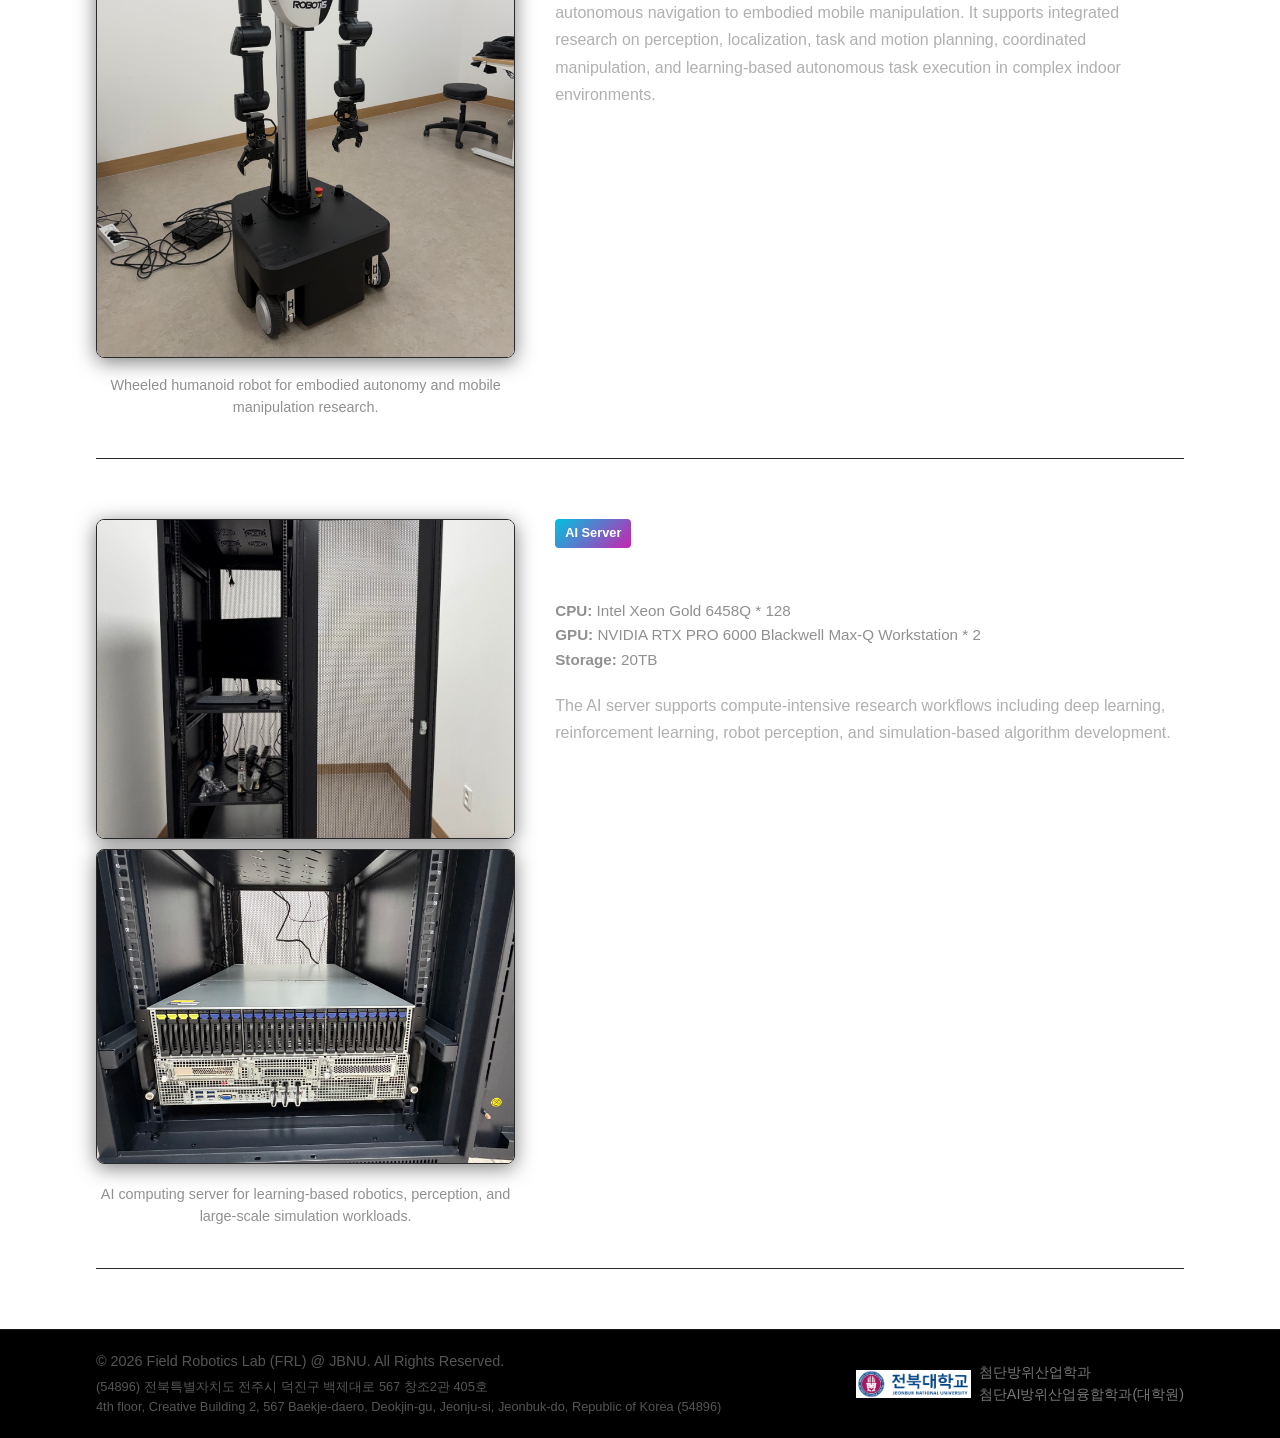
==== commit e42cf76a: "irdl->frl" ====
--- a/facilities.html
+++ b/facilities.html
@@ -5,15 +5,14 @@
     <meta name="viewport" content="width=device-width, initial-scale=1.0">
     <meta http-equiv="Content-Security-Policy" content="default-src 'self'; script-src 'self'; style-src 'self'; img-src 'self' data:; font-src 'self'; object-src 'none'; base-uri 'self'; form-action 'self'; upgrade-insecure-requests">
     <meta name="referrer" content="strict-origin-when-cross-origin">
-    <title>Facilities &amp; Equipment - IRDL</title>
-    <link rel="stylesheet" href="css/style.css?v=1">
+    <title>Facilities &amp; Equipment - FRL</title>
+    <link rel="stylesheet" href="css/style.css?v=2">
 </head>
 <body>
     <header>
         <nav class="container">
-            <a href="index.html" class="logo-area" title="Intelligent Robotics for Defense Lab @ JBNU" aria-label="Intelligent Robotics for Defense Lab at Jeonbuk National University">
-                <img src="assets/images/main-logo.png" alt="IRDL Logo" class="logo-img">
-                <span class="lab-name">Intelligent Robotics for Defense Lab @JBNU</span>
+            <a href="index.html" class="logo-area" title="Field Robotics Lab @ JBNU" aria-label="Field Robotics Lab at Jeonbuk National University">
+                <img src="assets/images/main-logo.png" alt="FRL Field Robotics Lab Logo" class="logo-img">
             </a>
             <ul class="nav-links">
                 <li><a href="index.html">Home</a></li>
@@ -51,7 +50,7 @@
         </div>
         <div class="project-item">
             <figure class="project-image annotated-platforms">
-                <img src="assets/images/infra/drones.png" alt="IRDL multirotor drones and small swarm-drone platforms">
+                <img src="assets/images/infra/drones.png" alt="FRL multirotor drones and small swarm-drone platforms">
                 <figcaption>Aerial robotics platforms for autonomous flight, exploration, control, and swarm research.</figcaption>
             </figure>
             <div class="project-info">
@@ -62,7 +61,7 @@
                     <strong>Research:</strong> Indoor flight, autonomous exploration, RL-based control, and swarm robotics
                 </p>
                 <p class="project-desc">
-                    IRDL's drone platforms support repeatable aerial robotics experiments in the motion-capture-equipped
+                    FRL's drone platforms support repeatable aerial robotics experiments in the motion-capture-equipped
                     indoor test room. They are used to develop and validate autonomous exploration and navigation,
                     reinforcement learning-based adaptive flight control, and cooperative coordination strategies
                     for multi-drone systems.
@@ -82,7 +81,7 @@
                     <strong>Usage:</strong> Field robotics, autonomous driving, and multi-platform control experiments
                 </p>
                 <p class="project-desc">
-                    IRDL operates multiple ground robotic platforms to validate algorithms across different scales and dynamics.
+                    FRL operates multiple ground robotic platforms to validate algorithms across different scales and dynamics.
                     The annotated platform image highlights the lab's core testbeds for learning-based navigation,
                     spatial perception, and adaptive control research.
                 </p>
@@ -90,7 +89,7 @@
         </div>
         <div class="project-item">
             <figure class="project-image annotated-platforms">
-                <img src="assets/images/infra/humanoid_robot.jpeg" alt="IRDL wheeled humanoid robot with dual-arm manipulators">
+                <img src="assets/images/infra/humanoid_robot.jpeg" alt="FRL wheeled humanoid robot with dual-arm manipulators">
                 <figcaption>Wheeled humanoid robot for embodied autonomy and mobile manipulation research.</figcaption>
             </figure>
             <div class="project-info">
@@ -101,7 +100,7 @@
                     <strong>Research:</strong> Mobile manipulation, localization &amp; motion planning, dual-arm control, and human-robot collaboration
                 </p>
                 <p class="project-desc">
-                    This newly introduced platform expands IRDL's experimental capabilities from autonomous navigation
+                    This newly introduced platform expands FRL's experimental capabilities from autonomous navigation
                     to embodied mobile manipulation. It supports integrated research on perception, localization,
                     task and motion planning, coordinated manipulation, and learning-based autonomous task execution
                     in complex indoor environments.
@@ -110,8 +109,8 @@
         </div>
         <div class="project-item">
             <figure class="project-image ai-server-gallery">
-                <img src="assets/images/infra/ai_server_1.jpeg" alt="IRDL AI computing server rack">
-                <img src="assets/images/infra/ai_server_2.jpeg" alt="IRDL AI server system close-up">
+                <img src="assets/images/infra/ai_server_1.jpeg" alt="FRL AI computing server rack">
+                <img src="assets/images/infra/ai_server_2.jpeg" alt="FRL AI server system close-up">
                 <figcaption>AI computing server for learning-based robotics, perception, and large-scale simulation workloads.</figcaption>
             </figure>
             <div class="project-info">
@@ -133,7 +132,7 @@
     <footer class="footer">
         <div class="container footer-inner">
             <div class="footer-left">
-                <p>&copy; 2026 Intelligent Robotics for Defense Lab (IRDL) @ JBNU. All Rights Reserved.</p>
+                <p>&copy; 2026 Field Robotics Lab (FRL) @ JBNU. All Rights Reserved.</p>
                 <p class="footer-address">
                     (54896) 전북특별자치도 전주시 덕진구 백제대로 567 창조2관 405호<br>
                     4th floor, Creative Building 2, 567 Baekje-daero, Deokjin-gu, Jeonju-si, Jeonbuk-do, Republic of Korea (54896)
--- a/css/style.css
+++ b/css/style.css
@@ -1,5 +1,5 @@
 /* ============================================================
-   IRDL THEME - Dark Background + Cyan to Magenta Gradient
+   FRL THEME - Dark Background + Cyan to Magenta Gradient
    Primary:   #00C2E0 (Cyan)
    Accent:    #C724B1 (Magenta)
    BG Dark:   #000000 → #3B3B3B gradient
@@ -49,7 +49,7 @@
 
 /* 헤더 */
 header {
-    background: #11121A;
+    background: #14141C;
     border-bottom: 2px solid transparent;
     border-image: linear-gradient(90deg, #00C2E0, #C724B1) 1;
     padding: 0.85rem 0 0.75rem;
@@ -76,44 +76,25 @@
     align-items: center;
     justify-content: center;
     text-decoration: none;
-    gap: 14px;
     width: 100%;
     min-width: 0;
     padding: 6px 14px;
     border-radius: 8px;
-    background: #11121A;
+    background: #14141C;
     border: 1px solid rgba(0, 194, 224, 0.08);
 }
 
 .logo-img {
-    width: 96px;
-    height: 38px;
-    object-fit: cover;
-    object-position: left center;
+    width: 420px;
+    max-width: 100%;
+    height: auto;
+    object-fit: contain;
     border-radius: 0;
-    background: #11121A;
+    background: #14141C;
     flex: 0 0 auto;
 }
 
-.lab-name {
-    font-size: 1.35rem;
-    font-weight: 700;
-    letter-spacing: 0;
-    background: linear-gradient(135deg, #00C2E0 0%, #C724B1 100%);
-    -webkit-background-clip: text;
-    -webkit-text-fill-color: transparent;
-    background-clip: text;
-    white-space: nowrap;
-    overflow: hidden;
-    text-overflow: ellipsis;
-    max-width: 100%;
-}
-
 .home-page .logo-area {
-    display: none;
-}
-
-.home-page .lab-name {
     display: none;
 }
 
@@ -368,6 +349,41 @@
     background: #111;
 }
 
+.spatial-ai-media {
+    margin: 0;
+}
+
+.spatial-ai-media video {
+    display: block;
+    width: 100%;
+    aspect-ratio: 9 / 5;
+    object-fit: cover;
+    border-radius: 8px;
+    background: #111;
+}
+
+.autonomous-platforms-media {
+    margin: 0;
+}
+
+.autonomous-platforms-media img {
+    height: auto;
+    max-height: 520px;
+    object-fit: contain;
+    box-sizing: border-box;
+    padding: 8px;
+    background: #F4F6F8;
+}
+
+.spatial-ai-media figcaption,
+.autonomous-platforms-media figcaption {
+    margin-top: 10px;
+    color: #909090;
+    font-size: 0.9rem;
+    line-height: 1.5;
+    text-align: left;
+}
+
 .video-stack {
     display: flex;
     flex-direction: column;
@@ -1096,17 +1112,9 @@
 
     .logo-img {
         display: block;
-        width: 72px;
-        height: 30px;
-    }
-
-    .lab-name {
-        display: block;
-        text-align: center;
-        line-height: 1.25;
-        font-size: 0.96rem;
-        white-space: normal;
-        overflow: visible;
+        width: 340px;
+        max-width: 100%;
+        height: auto;
     }
 
     .pi-card {
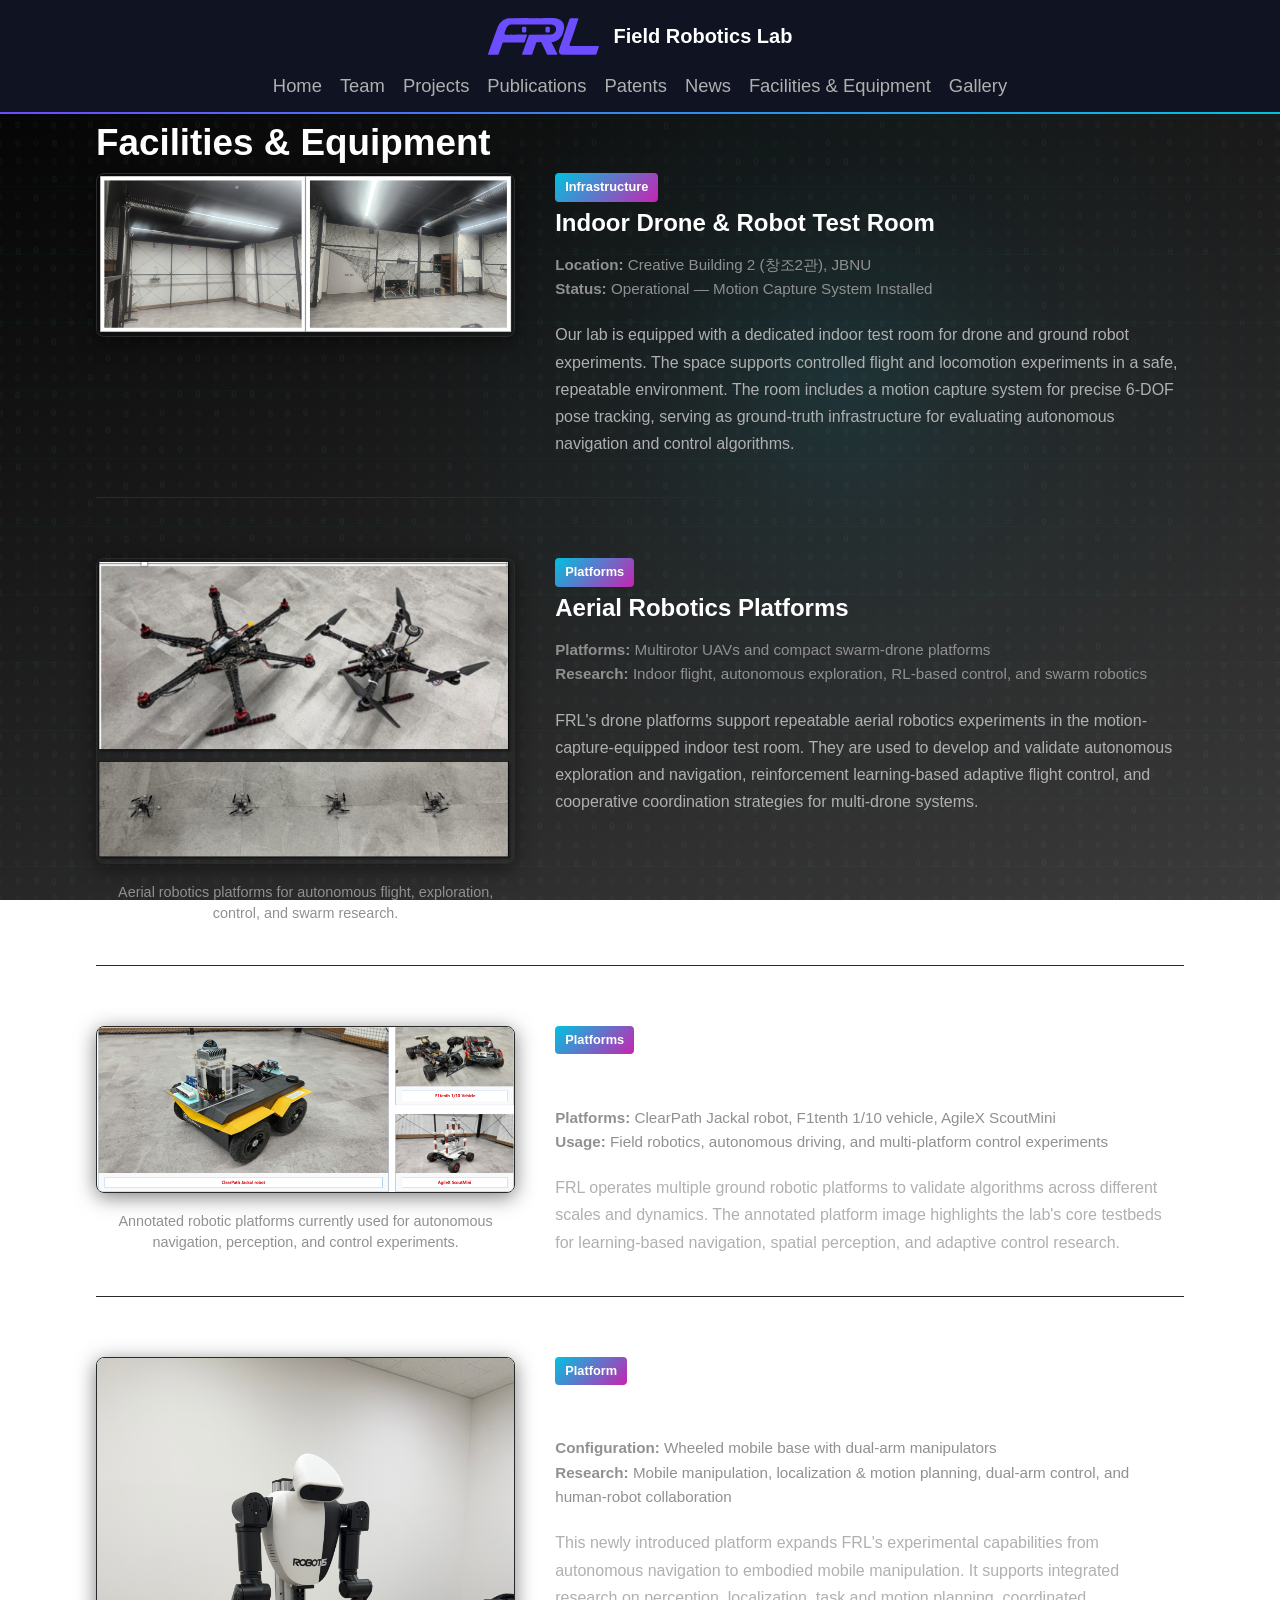
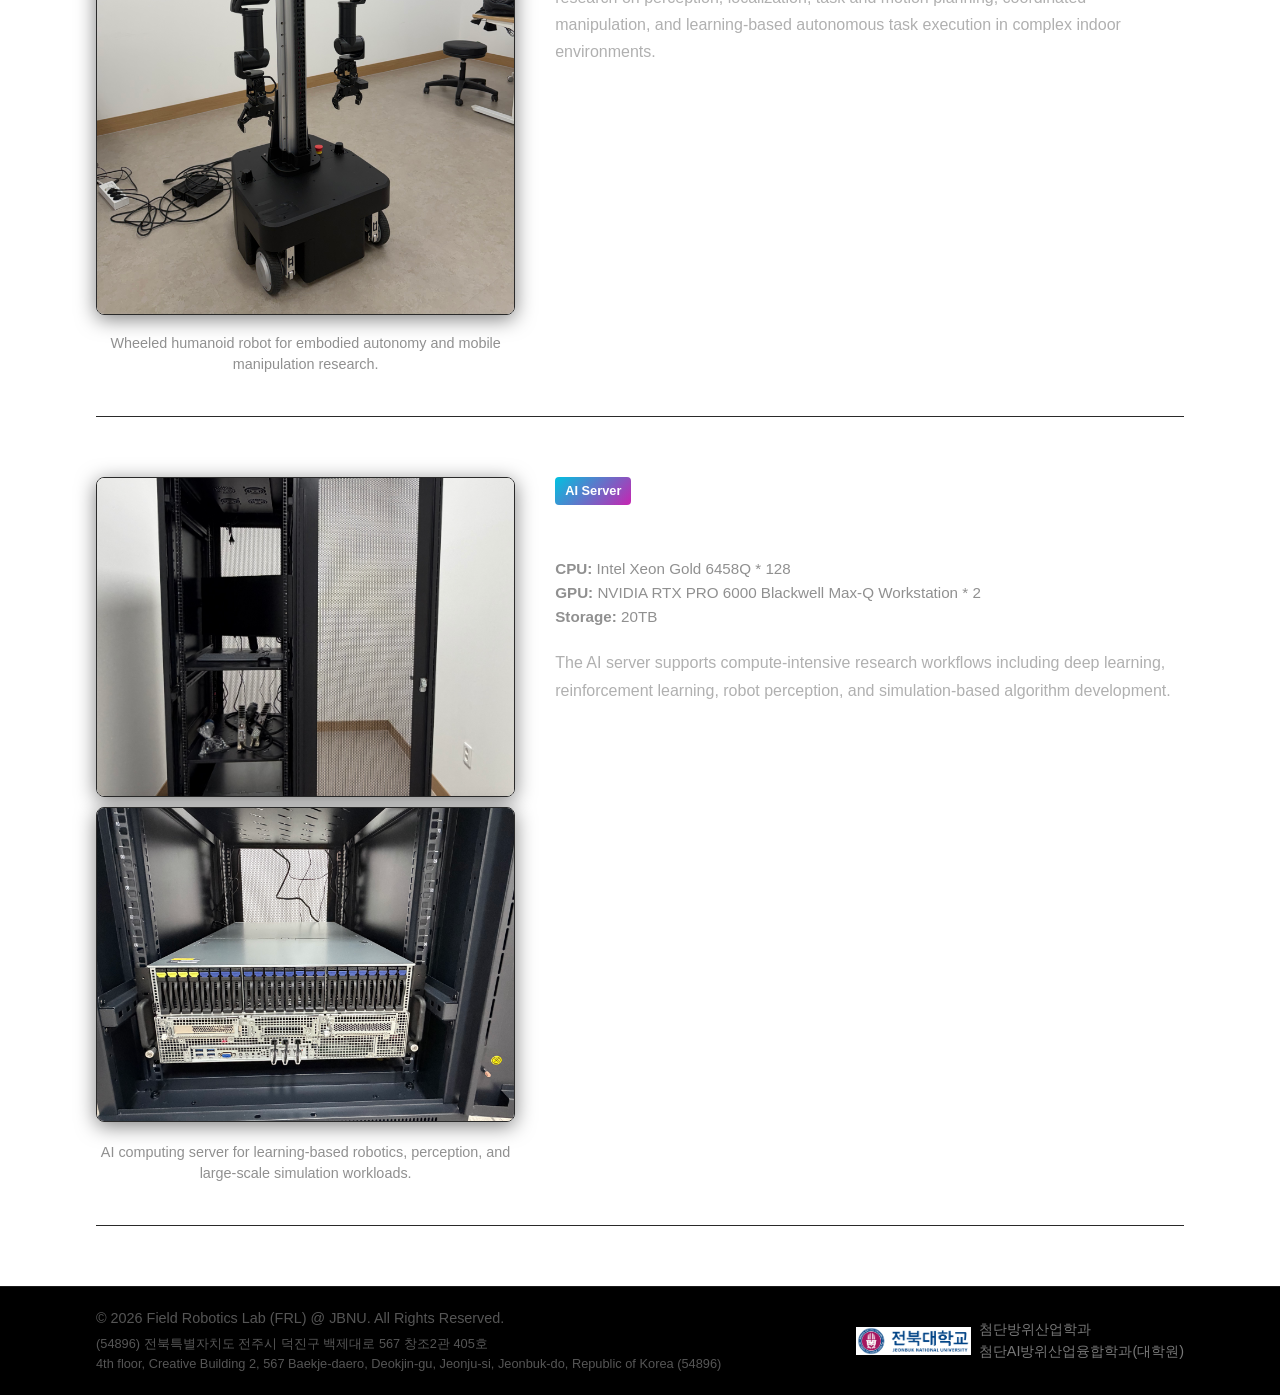
==== commit bd68340e: "update" ====
--- a/facilities.html
+++ b/facilities.html
@@ -6,13 +6,15 @@
     <meta http-equiv="Content-Security-Policy" content="default-src 'self'; script-src 'self'; style-src 'self'; img-src 'self' data:; font-src 'self'; object-src 'none'; base-uri 'self'; form-action 'self'; upgrade-insecure-requests">
     <meta name="referrer" content="strict-origin-when-cross-origin">
     <title>Facilities &amp; Equipment - FRL</title>
-    <link rel="stylesheet" href="css/style.css?v=2">
+    <link rel="icon" href="assets/images/frl-mark.svg" type="image/svg+xml">
+    <link rel="stylesheet" href="css/style.css?v=3">
 </head>
 <body>
     <header>
         <nav class="container">
             <a href="index.html" class="logo-area" title="Field Robotics Lab @ JBNU" aria-label="Field Robotics Lab at Jeonbuk National University">
-                <img src="assets/images/main-logo.png" alt="FRL Field Robotics Lab Logo" class="logo-img">
+                <img src="assets/images/frl-mark.svg" alt="" class="logo-img">
+                <span class="logo-wordmark">Field Robotics Lab</span>
             </a>
             <ul class="nav-links">
                 <li><a href="index.html">Home</a></li>
--- a/css/style.css
+++ b/css/style.css
@@ -49,9 +49,9 @@
 
 /* 헤더 */
 header {
-    background: #14141C;
+    background: #101321;
     border-bottom: 2px solid transparent;
-    border-image: linear-gradient(90deg, #00C2E0, #C724B1) 1;
+    border-image: linear-gradient(90deg, #6C4DFF, #00C2E0) 1;
     padding: 0.85rem 0 0.75rem;
     position: sticky;
     top: 0;
@@ -76,22 +76,27 @@
     align-items: center;
     justify-content: center;
     text-decoration: none;
-    width: 100%;
+    width: auto;
     min-width: 0;
-    padding: 6px 14px;
-    border-radius: 8px;
-    background: #14141C;
-    border: 1px solid rgba(0, 194, 224, 0.08);
+    gap: 14px;
+    padding: 4px 10px;
 }
 
 .logo-img {
-    width: 420px;
-    max-width: 100%;
+    width: 112px;
+    max-width: 30vw;
     height: auto;
     object-fit: contain;
-    border-radius: 0;
-    background: #14141C;
     flex: 0 0 auto;
+}
+
+.logo-wordmark {
+    color: #FFFFFF;
+    font-size: 1.25rem;
+    font-weight: 700;
+    line-height: 1.2;
+    letter-spacing: 0;
+    white-space: nowrap;
 }
 
 .home-page .logo-area {
@@ -157,6 +162,22 @@
     opacity: 0.92;
 }
 
+.hero-brand {
+    display: flex;
+    align-items: center;
+    justify-content: center;
+    flex-wrap: wrap;
+    gap: 20px;
+    margin-bottom: 8px;
+}
+
+.hero-logo {
+    width: 180px;
+    max-width: 30vw;
+    height: auto;
+    flex: 0 0 auto;
+}
+
 .hero h1 {
     font-size: 3.2rem;
     font-weight: 700;
@@ -772,6 +793,17 @@
 .pub-authors strong {
     color: #00C2E0;
     border-bottom: 2px solid #00C2E0;
+}
+
+.student-author {
+    text-decoration: underline;
+    text-underline-offset: 2px;
+}
+
+.publication-legend {
+    margin: 8px 0 24px;
+    color: #A0A0A0;
+    font-size: 0.9rem;
 }
 
 .pub-venue {
@@ -1112,9 +1144,22 @@
 
     .logo-img {
         display: block;
-        width: 340px;
-        max-width: 100%;
+        width: 96px;
+        max-width: 32vw;
         height: auto;
+    }
+
+    .logo-wordmark {
+        font-size: 1rem;
+    }
+
+    .hero-brand {
+        gap: 12px;
+    }
+
+    .hero-logo {
+        width: 130px;
+        max-width: 52vw;
     }
 
     .pi-card {
